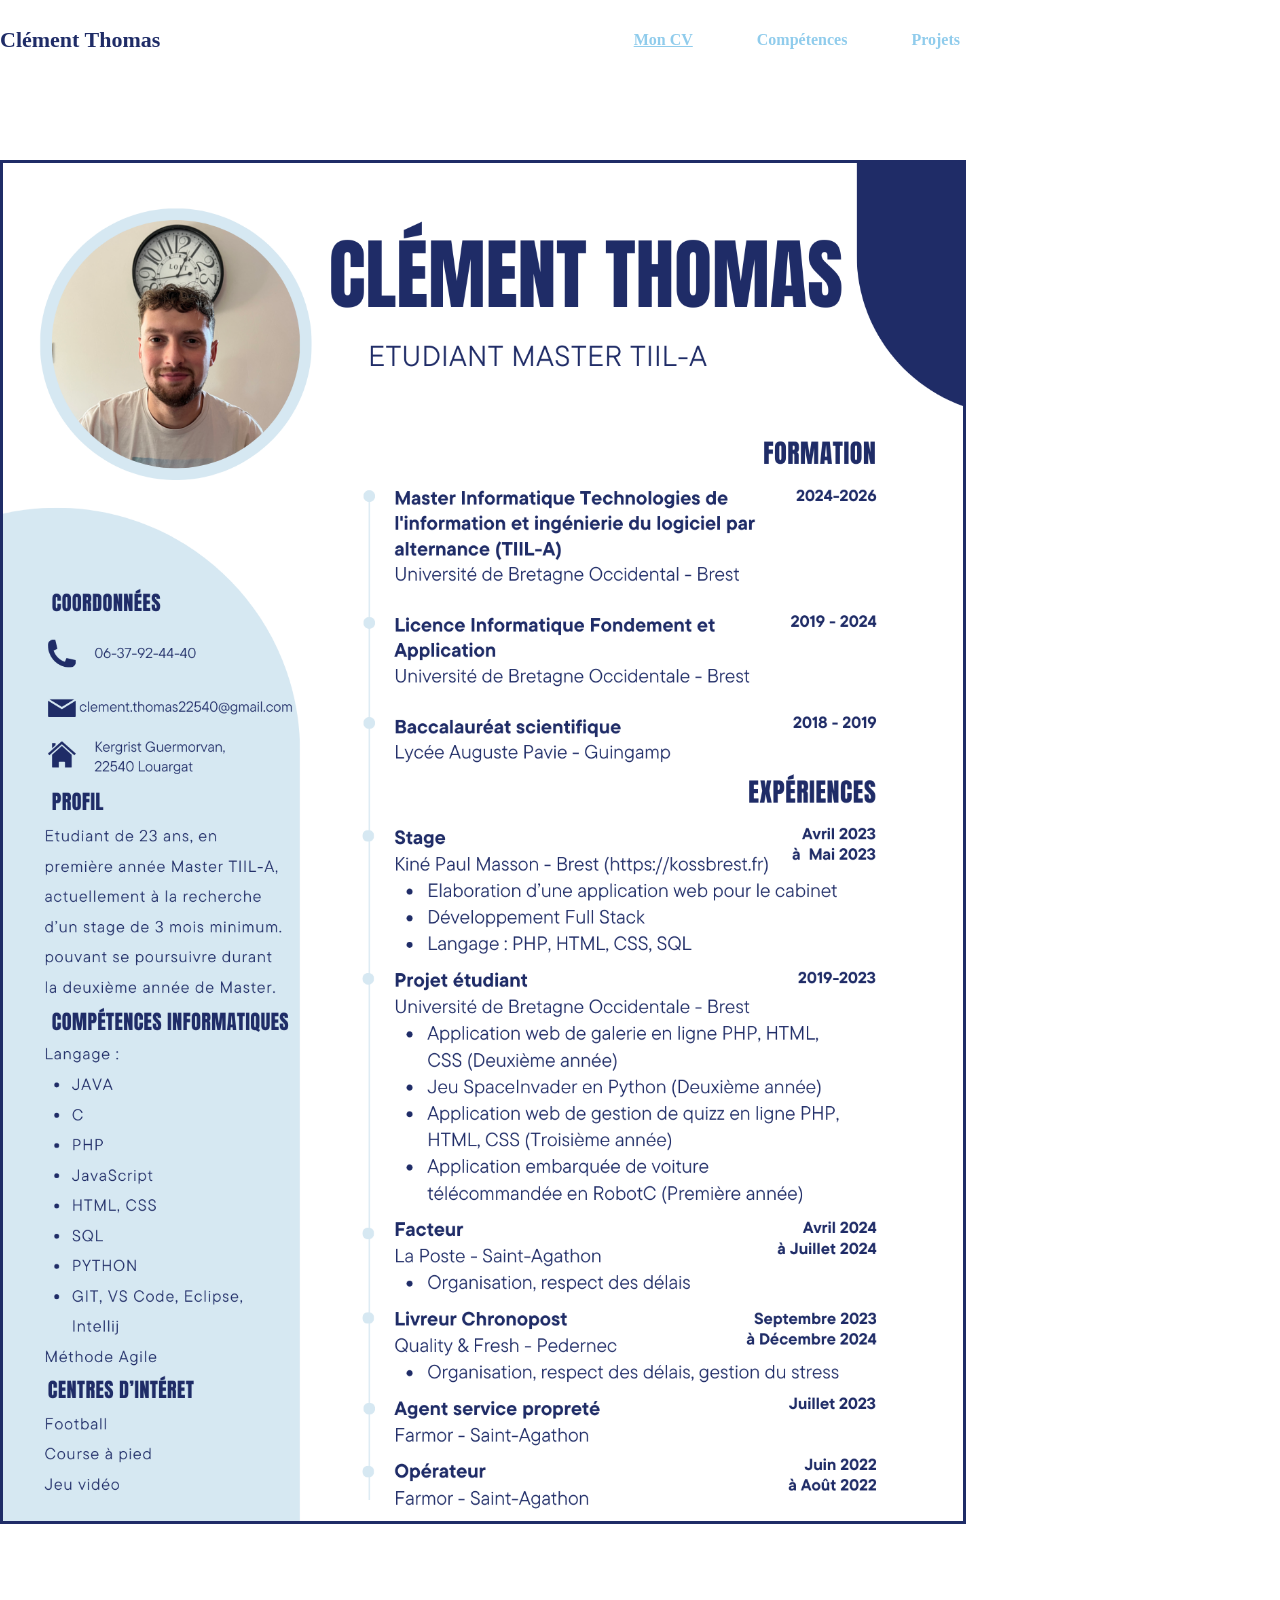
==== cv.html @ 8367b873 "Page CV" ====
<!DOCTYPE html>
<html lang="en">
<head>
    <meta charset="UTF-8">
    <meta name="viewport" content="width=device-width, initial-scale=1.0">
    <title>CV Clément Thomas</title>
    <link rel="stylesheet" href="styles/style.css">
    <link href="https://cdnjs.cloudflare.com/ajax/libs/font-awesome/6.5.1/css/all.min.css" rel="stylesheet">
</head>

<header class="d-flex">
    <div class="name">
        <a>Clément Thomas</a>
    </div>    
    <div class="navigation d-flex">
        <a class="nav-link color-blue" href="/cv.html" target="_blank">Mon CV</a>
        <a class="nav-link color-blue">Compétences</a>
        <a class="nav-link color-blue">Projets</a>
    </div>
</header>

<body>
    <div class="section-presentation-cv d-flex pt-5 pb-5">
        <img src="/styles/images/cv.png" class="section-cv ">
    </div>
</body>
</html>
---- styles/style.css ----
*{
    margin: 0;
    padding: 0;
    color: #1f2c67;
}

.col-60{
    width: 60%;
}

.col-40{
    width: 40%;
}

.col-100{
    width: 100%;
}

.color-blue{
    color: #90ccec;
}

.pt-5{
    padding-top: 5rem;
}

.pb-5{
    padding-bottom: 5rem;
}

.pt-4{
    padding-top: 4rem;
}

.pt-6{
    margin-top: 6rem;
}

.w-75{
    width: 75%;
}

header{
    width: 100%;
    justify-content: space-between;
    height: 5rem;
    align-items: center;
    /* background-color: #90ccec; */
}

body{
    width: 75%;
    justify-self: center;
}

.d-flex{
    display: flex;
}

.name{
    font-size: 22px;
    font-weight: bolder;
}

.navigation{
    column-gap: 4rem;
    font-size: 16px;
    font-weight: bolder;
}

.section-presentation{
    height: 600px;
}

.titre-section-presenation{
    font-size: 69px;
}

.style-bouton-presentation{
    justify-items: left;
}

.texte-style-bouton{
    height: 3rem;
    font-size: 16px;
    align-content: center;
    font-weight: lighter;
    box-sizing: border-box;
    border-style: solid;
    border-radius: 50px;
    border-width: 1px;
    padding-left: 2rem;
    padding-right: 2rem;
}

.section-presentation-droite{
    height: 100%;
    background-image: url("images/pexels-creationhill-1681010.jpg");
    background-size: cover;
    background-position: center;
    align-self: center;
    border-radius: 60%;
}

.section-presentation-gauche{
    position: relative;
    /* align-self: center; */
    transform: translateY(20%);
}

.group-fa{
    display: flex;
    column-gap: 1rem;
    padding-top: 1rem;
}

.fa-size-25{
    font-size: 30px;
}

.section-cv{
    width: 100%;
    border-style: solid;
}

.section-presentation-cv{
    height: 100%;
    width: 100%;
}
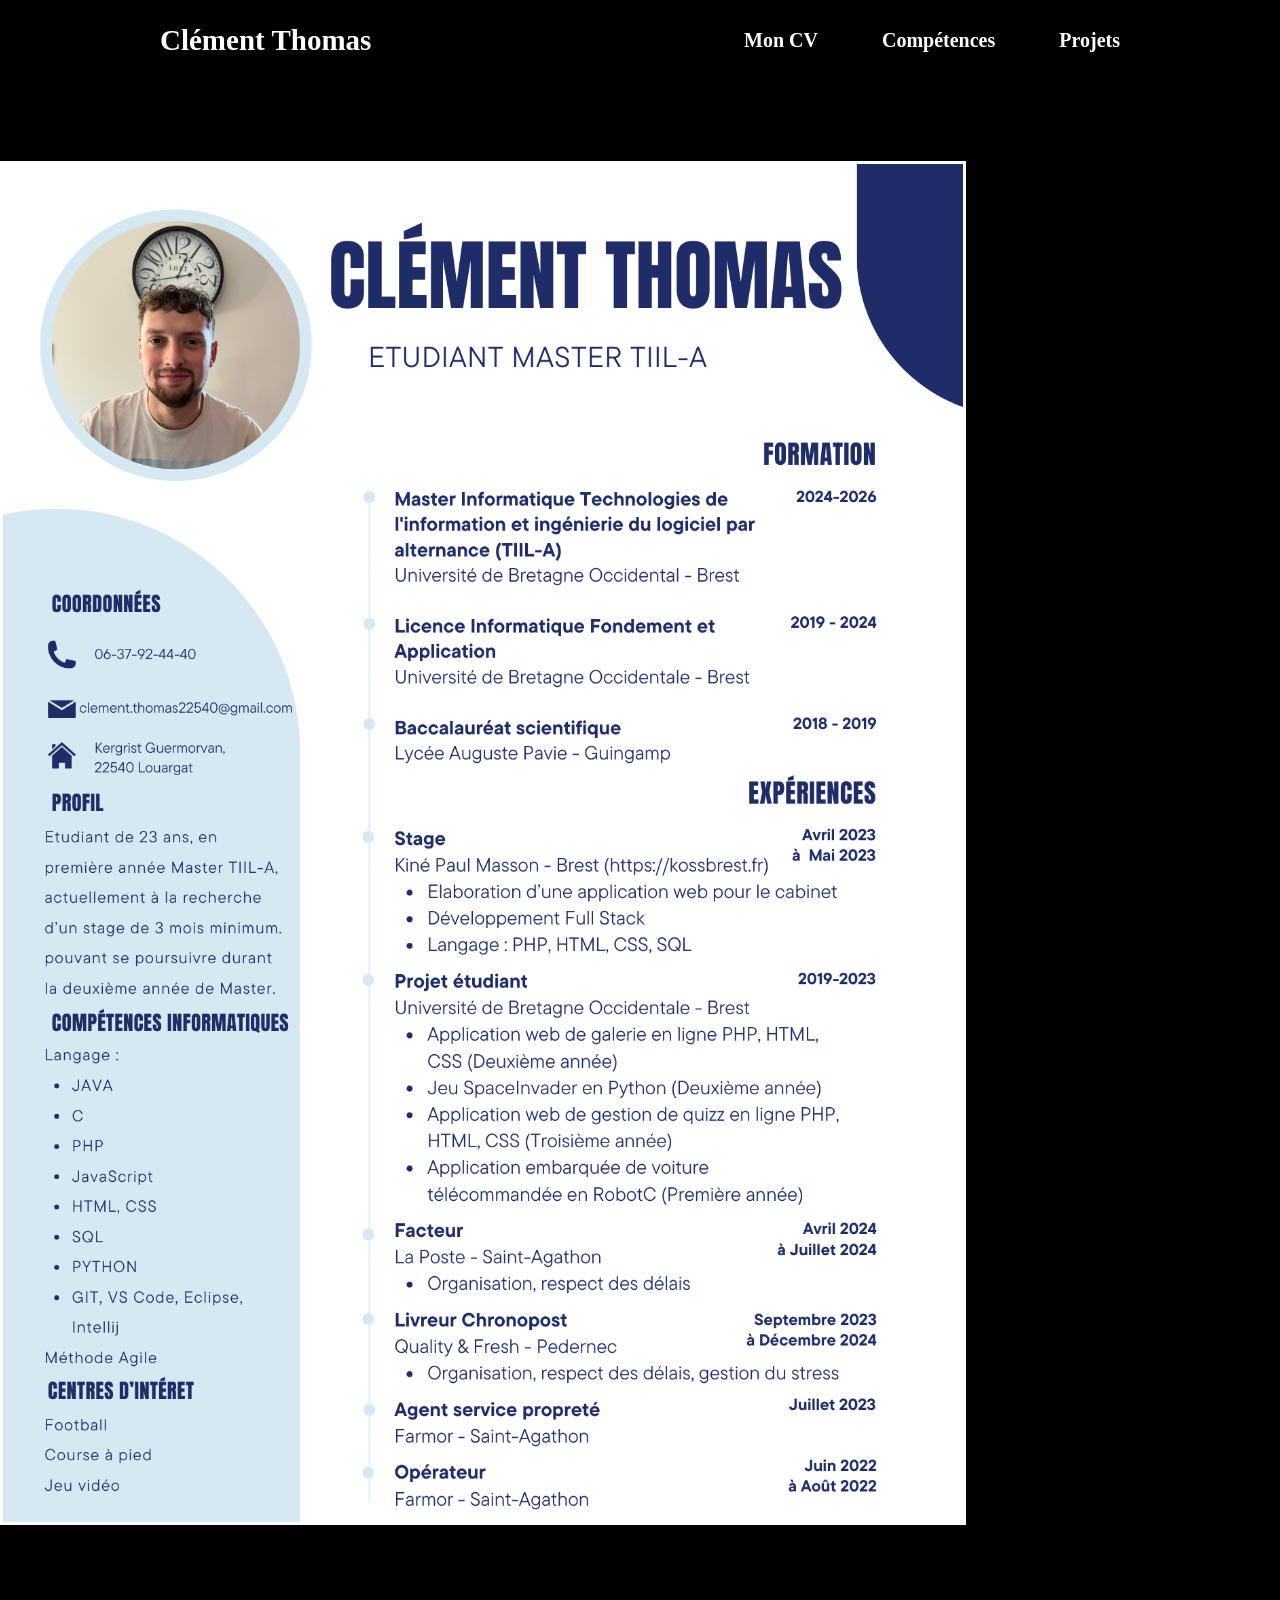
==== commit a2bc0d1b: "Update" ====
--- a/cv.html
+++ b/cv.html
@@ -10,18 +10,20 @@
 
 <header class="d-flex">
     <div class="name">
-        <a>Clément Thomas</a>
+        <a href="index.html" class="link-hover">Clément Thomas</a>
     </div>    
     <div class="navigation d-flex">
-        <a class="nav-link color-blue" href="/cv.html" target="_blank">Mon CV</a>
-        <a class="nav-link color-blue">Compétences</a>
-        <a class="nav-link color-blue">Projets</a>
+        <a class="nav-link link-hover" href="/cv.html">Mon CV</a>
+        <a class="nav-link link-hover">Compétences</a>
+        <a class="nav-link link-hover">Projets</a>
     </div>
 </header>
 
 <body>
-    <div class="section-presentation-cv d-flex pt-5 pb-5">
-        <img src="/styles/images/cv.png" class="section-cv ">
+    <div class="body">    
+        <div class="section-presentation-cv d-flex pt-5 pb-5">
+            <img src="/styles/images/cv.png" class="section-cv ">
+        </div>
     </div>
 </body>
 </html>
--- a/styles/style.css
+++ b/styles/style.css
@@ -1,7 +1,12 @@
 *{
     margin: 0;
     padding: 0;
-    color: #1f2c67;
+    color: white;
+    background-color: black;
+}
+
+a{
+    text-decoration: none;
 }
 
 .col-60{
@@ -17,11 +22,15 @@
 }
 
 .color-blue{
-    color: #90ccec;
+    color: #429aca;
 }
 
 .pt-5{
     padding-top: 5rem;
+}
+
+.pt-2{
+    padding-top: 2rem;
 }
 
 .pb-5{
@@ -32,6 +41,11 @@
     padding-top: 4rem;
 }
 
+.pt-3{
+    padding-top: 3rem;
+}
+
+
 .pt-6{
     margin-top: 6rem;
 }
@@ -41,14 +55,15 @@
 }
 
 header{
-    width: 100%;
+    padding: 0px 12.5% 0px 12.5%;
     justify-content: space-between;
     height: 5rem;
     align-items: center;
+    border-bottom: 1px solid black;
     /* background-color: #90ccec; */
 }
 
-body{
+.body{
     width: 75%;
     justify-self: center;
 }
@@ -58,13 +73,13 @@
 }
 
 .name{
-    font-size: 22px;
+    font-size: 29px;
     font-weight: bolder;
 }
 
 .navigation{
     column-gap: 4rem;
-    font-size: 16px;
+    font-size: 20px;
     font-weight: bolder;
 }
 
@@ -104,8 +119,8 @@
 
 .section-presentation-gauche{
     position: relative;
-    /* align-self: center; */
     transform: translateY(20%);
+    height: max-content;
 }
 
 .group-fa{
@@ -126,4 +141,27 @@
 .section-presentation-cv{
     height: 100%;
     width: 100%;
-}+}
+
+.description{
+    width: 60%;
+}
+
+.link-hover{
+    transition: color 1s, transform 1s, text-decoration 1s;
+}
+
+.link-hover:hover{
+    color: #429aca;
+    transform: scale(1.1);
+    text-decoration: underline;
+}
+
+.kso-fa{
+    width: 30px;
+    transition: transform 1s;
+}
+
+.kso-fa:hover{
+    transform: scale(5);
+}
